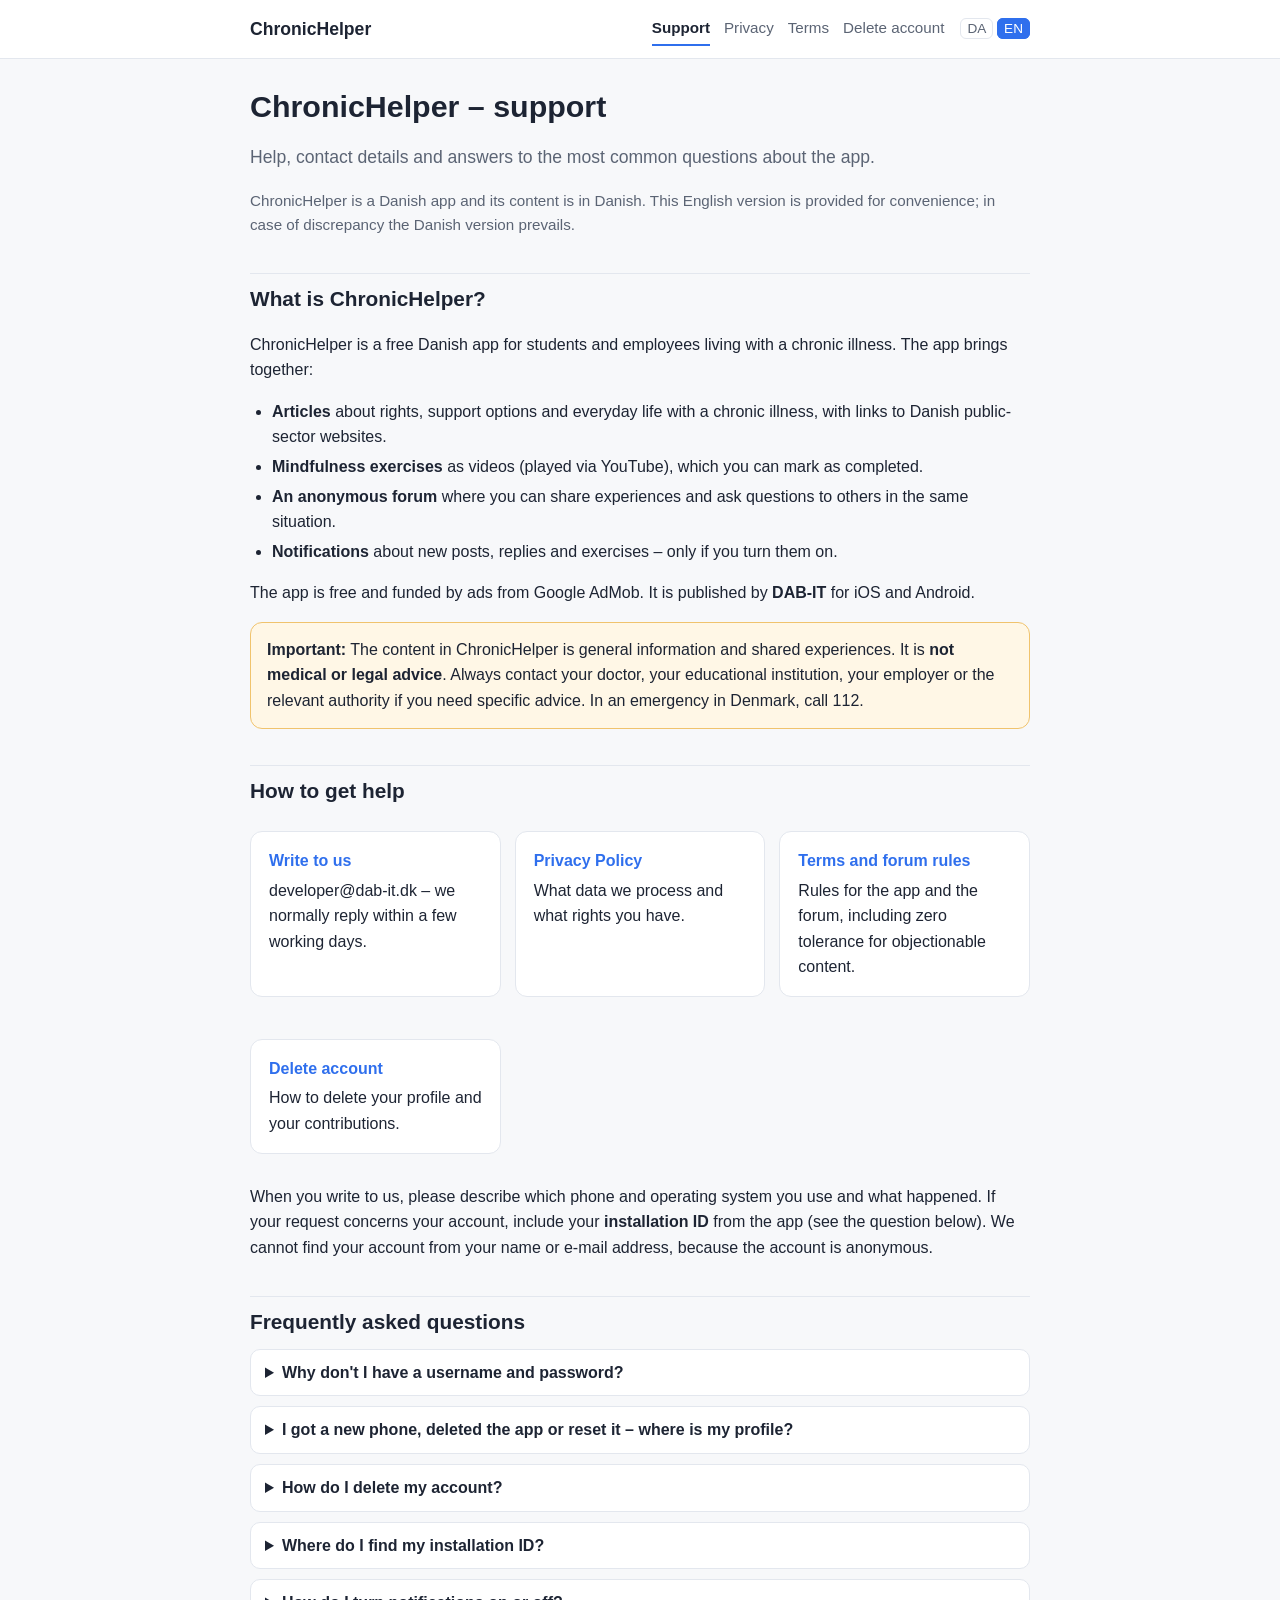
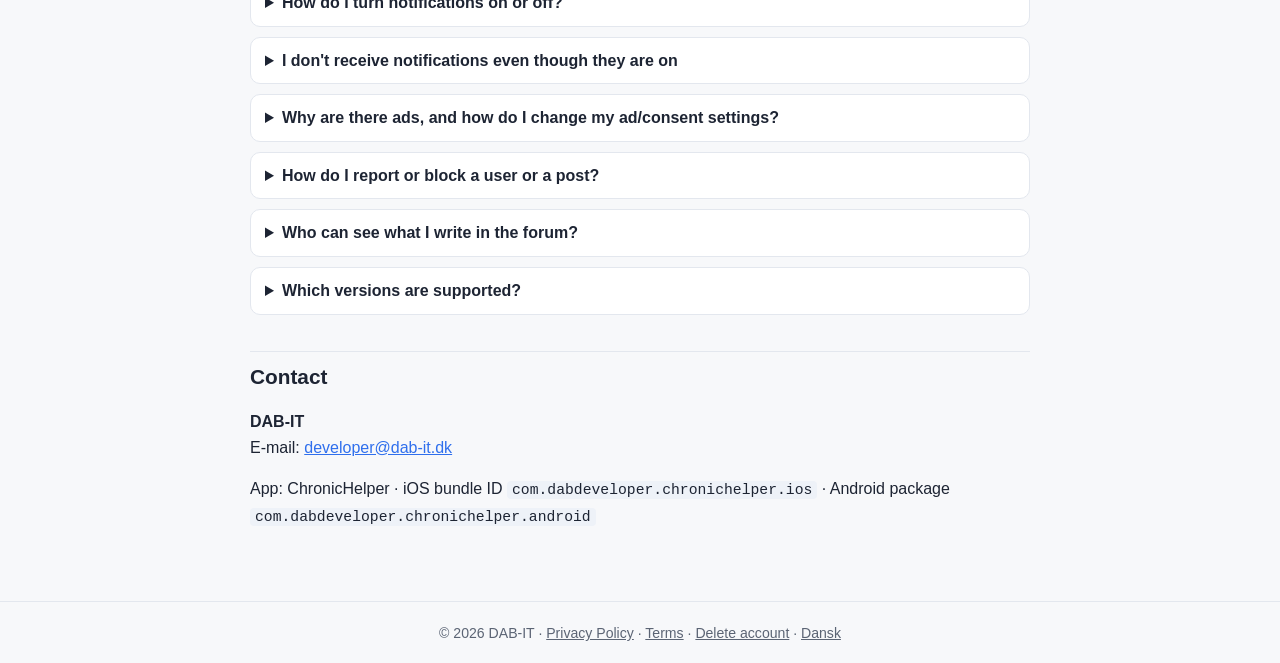
==== en/index.html @ 0faa1a28 "Add ChronicHelper legal and support pages Static GitHub Pages site for ChronicHelper 3.0 with Danish" ====
<!DOCTYPE html>
<html lang="en">
<head>
<meta charset="utf-8">
<meta name="viewport" content="width=device-width, initial-scale=1">
<title>Support – ChronicHelper</title>
<meta name="description" content="Support, contact and frequently asked questions for ChronicHelper – the Danish app for students and employees living with a chronic illness.">
<link rel="stylesheet" href="../style.css">
<link rel="alternate" hreflang="da" href="https://dsb92.github.io/chronichelper-legal/">
<link rel="alternate" hreflang="en" href="https://dsb92.github.io/chronichelper-legal/en/">
</head>
<body>
<header><div class="bar">
<a class="brand" href="./">ChronicHelper</a>
<nav aria-label="Pages">
<a href="./" aria-current="page">Support</a>
<a href="privacy.html">Privacy</a>
<a href="terms.html">Terms</a>
<a href="delete-account.html">Delete account</a>
</nav>
<div class="lang" aria-label="Language"><a href="../" lang="da" hreflang="da">DA</a> <a href="./" aria-current="true" lang="en">EN</a></div>
</div></header>

<main>
<h1>ChronicHelper – support</h1>
<p class="lead">Help, contact details and answers to the most common questions about the app.</p>
<p class="meta">ChronicHelper is a Danish app and its content is in Danish. This English version is provided for convenience; in case of discrepancy the Danish version prevails.</p>

<h2 id="about">What is ChronicHelper?</h2>
<p>ChronicHelper is a free Danish app for students and employees living with a chronic illness. The app brings together:</p>
<ul>
<li><strong>Articles</strong> about rights, support options and everyday life with a chronic illness, with links to Danish public-sector websites.</li>
<li><strong>Mindfulness exercises</strong> as videos (played via YouTube), which you can mark as completed.</li>
<li><strong>An anonymous forum</strong> where you can share experiences and ask questions to others in the same situation.</li>
<li><strong>Notifications</strong> about new posts, replies and exercises – only if you turn them on.</li>
</ul>
<p>The app is free and funded by ads from Google AdMob. It is published by <strong>DAB-IT</strong> for iOS and Android.</p>
<div class="notice"><strong>Important:</strong> The content in ChronicHelper is general information and shared experiences. It is <strong>not medical or legal advice</strong>. Always contact your doctor, your educational institution, your employer or the relevant authority if you need specific advice. In an emergency in Denmark, call 112.</div>

<h2 id="help">How to get help</h2>
<div class="grid">
<a class="card" href="mailto:developer@dab-it.dk?subject=ChronicHelper%20support"><strong>Write to us</strong>developer@dab-it.dk – we normally reply within a few working days.</a>
<a class="card" href="privacy.html"><strong>Privacy Policy</strong>What data we process and what rights you have.</a>
<a class="card" href="terms.html"><strong>Terms and forum rules</strong>Rules for the app and the forum, including zero tolerance for objectionable content.</a>
<a class="card" href="delete-account.html"><strong>Delete account</strong>How to delete your profile and your contributions.</a>
</div>
<p>When you write to us, please describe which phone and operating system you use and what happened. If your request concerns your account, include your <strong>installation ID</strong> from the app (see the question below). We cannot find your account from your name or e-mail address, because the account is anonymous.</p>

<h2 id="faq">Frequently asked questions</h2>

<details>
<summary>Why don't I have a username and password?</summary>
<p>ChronicHelper uses anonymous accounts. When you complete the onboarding, an anonymous account bound to your phone is created automatically. You only choose a nickname, an avatar, a user group and optionally an education. We never ask for e-mail, phone number, national ID number or real name.</p>
</details>

<details>
<summary>I got a new phone, deleted the app or reset it – where is my profile?</summary>
<p>Because the account is anonymous and bound to the app's local session on your device, it <strong>cannot be recovered</strong> if the session is lost. This happens if you delete the app, change phone, reset the phone or clear the app's data. You can create a new profile in seconds, but your old posts, comments and completed exercises cannot be transferred. The old profile remains in the system until it is deleted – write to us with the old installation ID, if you have it, and we will delete it.</p>
</details>

<details>
<summary>How do I delete my account?</summary>
<p>Open the app and go to <strong>Mere (More) → Profil → Slet profil</strong>. Confirm, and the profile is disabled immediately; your posts, comments, likes, blocks, exercise completions and notification registrations are removed, and the account itself is deleted by an automatic process within minutes. If you no longer have access to the app, e-mail <a href="mailto:developer@dab-it.dk">developer@dab-it.dk</a> with your installation ID. Read more on the <a href="delete-account.html">Delete account</a> page.</p>
</details>

<details>
<summary>Where do I find my installation ID?</summary>
<p>The installation ID is a random code the app assigns to your installation. You find it in the app under <strong>Mere → Profil</strong>. It is only used to identify your account when you contact us, for example about deletion or access requests. Do not share it publicly.</p>
</details>

<details>
<summary>How do I turn notifications on or off?</summary>
<p>In the app: <strong>Mere → Notifikationer</strong>. You can also turn off notifications for the whole app in your phone's settings (iOS: Settings → Notifications → ChronicHelper; Android: Settings → Apps → ChronicHelper → Notifications). When notifications are off, we do not send messages to your device and we no longer store your push token.</p>
</details>

<details>
<summary>I don't receive notifications even though they are on</summary>
<p>Check that ChronicHelper is allowed to send notifications in your phone's settings, that Do Not Disturb/Focus mode is not active, and that the phone has an internet connection. On Android, battery optimisation may delay messages. Turn notifications off and on again in the app to re-register the device. If that does not help, write to us.</p>
</details>

<details>
<summary>Why are there ads, and how do I change my ad/consent settings?</summary>
<p>The app is free and funded by ads via Google AdMob. The first time you use the app (and whenever the rules require it), you are asked for consent to personalised ads through Google's consent dialog (UMP). If you decline, you get <strong>non-personalised</strong> ads. On iOS you are additionally asked via Apple's App Tracking Transparency prompt.</p>
<p>You can change your choice at any time in the app under <strong>Mere → Privatlivsindstillinger</strong> (shown when required in your region). On iOS you can also go to Settings → Privacy &amp; Security → Tracking; on Android to Settings → Google → Ads (or Privacy → Ads), where you can delete or reset your advertising ID. Read more in the <a href="privacy.html#ads">privacy policy</a>.</p>
</details>

<details>
<summary>How do I report or block a user or a post?</summary>
<p>Open the post or comment and choose <strong>Anmeld (Report)</strong> in the menu. Choose a reason and confirm. Content reported by three different users is hidden automatically, and we review reports within 24 hours on weekdays. You can also <strong>block</strong> a user so you no longer see their content and do not receive notifications from them. See the <a href="terms.html#forum">forum rules</a>.</p>
</details>

<details>
<summary>Who can see what I write in the forum?</summary>
<p>All users of the app can see posts and comments in the forum. You appear only with your nickname and avatar. Never write information that could identify you or others (name, address, national ID number, workplace, school, etc.), and keep in mind that health information you write yourself becomes visible to others.</p>
</details>

<details>
<summary>Which versions are supported?</summary>
<p>ChronicHelper supports iPhone and Android phones with the system versions listed on the App Store and Google Play. Older versions of the app may be asked to update before they can be used.</p>
</details>

<h2 id="contact">Contact</h2>
<p><strong>DAB-IT</strong><br>E-mail: <a href="mailto:developer@dab-it.dk">developer@dab-it.dk</a></p>
<p>App: ChronicHelper · iOS bundle ID <code>com.dabdeveloper.chronichelper.ios</code> · Android package <code>com.dabdeveloper.chronichelper.android</code></p>
</main>

<footer>© 2026 DAB-IT · <a href="privacy.html">Privacy Policy</a> · <a href="terms.html">Terms</a> · <a href="delete-account.html">Delete account</a> · <a href="../">Dansk</a></footer>
</body>
</html>
---- style.css ----
:root{--bg:#f7f8fa;--card:#fff;--text:#1d2433;--muted:#5b6474;--accent:#2f6fed;--accent-dark:#1f4fb3;--border:#e3e7ee;--warn-bg:#fff7e6;--warn-border:#f0c36d}
*{box-sizing:border-box}
html{-webkit-text-size-adjust:100%}
body{margin:0;background:var(--bg);color:var(--text);font:16px/1.6 -apple-system,BlinkMacSystemFont,"Segoe UI",Roboto,Helvetica,Arial,sans-serif}
a{color:var(--accent)}
a:hover{color:var(--accent-dark)}
header{background:var(--card);border-bottom:1px solid var(--border)}
.bar{max-width:820px;margin:0 auto;padding:12px 20px;display:flex;flex-wrap:wrap;align-items:center;gap:8px 16px}
.brand{font-weight:700;font-size:1.1rem;color:var(--text);text-decoration:none;margin-right:auto}
nav a{text-decoration:none;color:var(--muted);font-size:.95rem;padding:4px 0}
nav a[aria-current]{color:var(--text);font-weight:600;border-bottom:2px solid var(--accent)}
nav{display:flex;flex-wrap:wrap;gap:0 14px}
.lang{font-size:.85rem;color:var(--muted)}
.lang a{text-decoration:none;padding:2px 6px;border:1px solid var(--border);border-radius:6px;color:var(--muted)}
.lang a[aria-current]{background:var(--accent);border-color:var(--accent);color:#fff}
main{max-width:820px;margin:0 auto;padding:28px 20px 56px}
h1{font-size:1.9rem;line-height:1.25;margin:0 0 6px}
h2{font-size:1.3rem;margin:36px 0 10px;padding-top:8px;border-top:1px solid var(--border)}
h3{font-size:1.05rem;margin:22px 0 6px}
.meta{color:var(--muted);margin:0 0 20px;font-size:.95rem}
.lead{font-size:1.1rem;color:var(--muted)}
.card{background:var(--card);border:1px solid var(--border);border-radius:12px;padding:16px 18px;margin:14px 0}
.notice{background:var(--warn-bg);border:1px solid var(--warn-border);border-radius:12px;padding:14px 16px;margin:16px 0}
.grid{display:grid;gap:14px;grid-template-columns:repeat(auto-fit,minmax(220px,1fr))}
.grid a.card{display:block;text-decoration:none;color:inherit}
.grid a.card strong{color:var(--accent);display:block;margin-bottom:4px}
table{width:100%;border-collapse:collapse;font-size:.93rem;margin:12px 0;background:var(--card)}
th,td{border:1px solid var(--border);padding:8px 10px;text-align:left;vertical-align:top}
th{background:#eef2f8}
.table-wrap{overflow-x:auto}
code{background:#eef2f8;padding:1px 5px;border-radius:4px;font-size:.92em}
ul,ol{padding-left:22px}
li{margin:4px 0}
details{background:var(--card);border:1px solid var(--border);border-radius:10px;padding:10px 14px;margin:10px 0}
summary{cursor:pointer;font-weight:600}
footer{border-top:1px solid var(--border);color:var(--muted);font-size:.88rem;text-align:center;padding:20px}
footer a{color:var(--muted)}
@media (max-width:560px){h1{font-size:1.55rem}.bar{padding:10px 16px}main{padding:22px 16px 48px}}
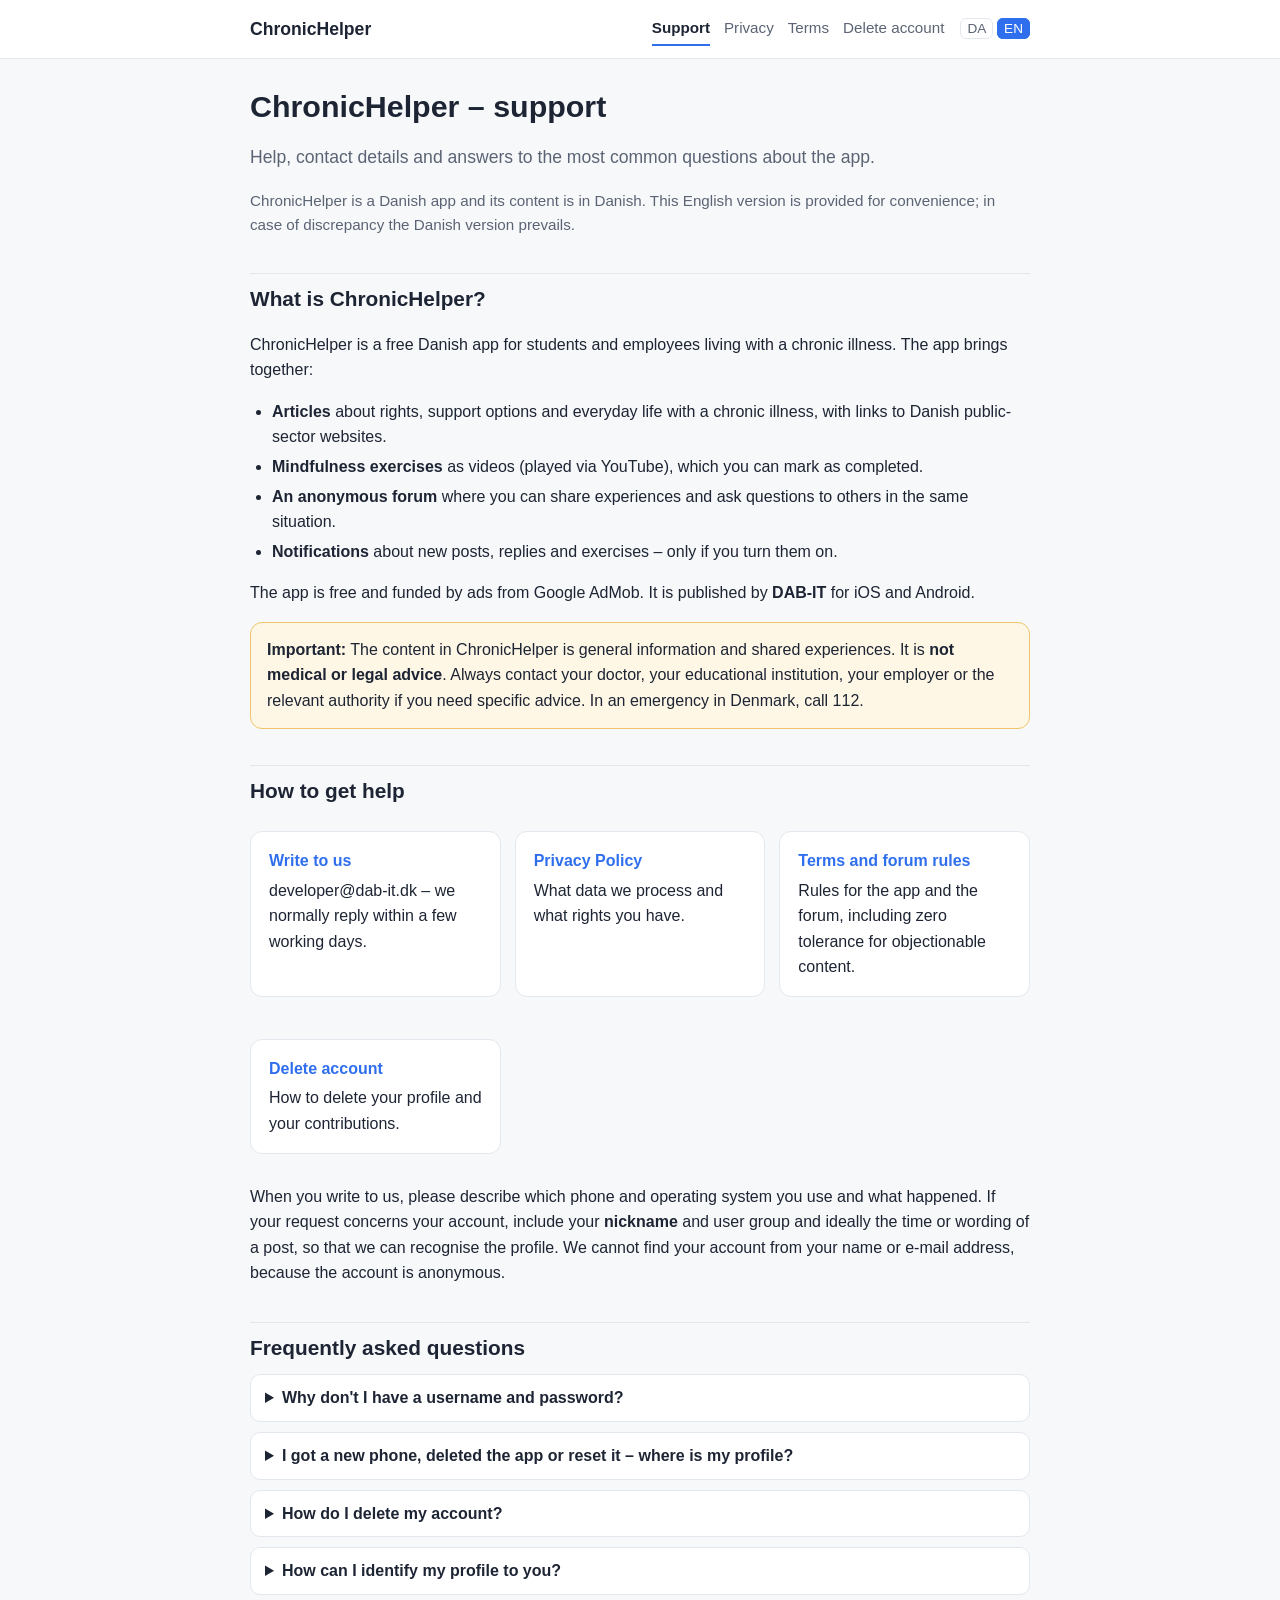
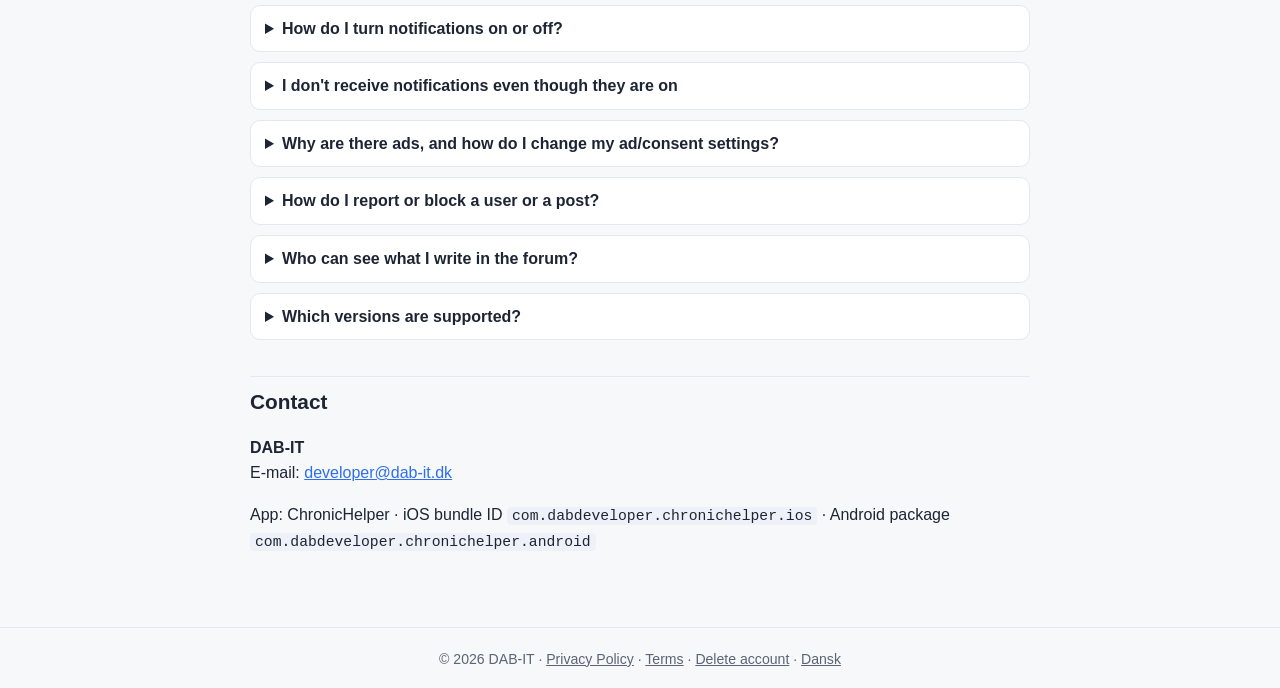
==== commit 9ef0bf31: "Align legal pages with the implementation (version 2 of the policy) Privacy policy (da/en): no push " ====
--- a/en/index.html
+++ b/en/index.html
@@ -44,7 +44,7 @@
 <a class="card" href="terms.html"><strong>Terms and forum rules</strong>Rules for the app and the forum, including zero tolerance for objectionable content.</a>
 <a class="card" href="delete-account.html"><strong>Delete account</strong>How to delete your profile and your contributions.</a>
 </div>
-<p>When you write to us, please describe which phone and operating system you use and what happened. If your request concerns your account, include your <strong>installation ID</strong> from the app (see the question below). We cannot find your account from your name or e-mail address, because the account is anonymous.</p>
+<p>When you write to us, please describe which phone and operating system you use and what happened. If your request concerns your account, include your <strong>nickname</strong> and user group and ideally the time or wording of a post, so that we can recognise the profile. We cannot find your account from your name or e-mail address, because the account is anonymous.</p>
 
 <h2 id="faq">Frequently asked questions</h2>
 
@@ -55,17 +55,17 @@
 
 <details>
 <summary>I got a new phone, deleted the app or reset it – where is my profile?</summary>
-<p>Because the account is anonymous and bound to the app's local session on your device, it <strong>cannot be recovered</strong> if the session is lost. This happens if you delete the app, change phone, reset the phone or clear the app's data. You can create a new profile in seconds, but your old posts, comments and completed exercises cannot be transferred. The old profile remains in the system until it is deleted – write to us with the old installation ID, if you have it, and we will delete it.</p>
+<p>Because the account is anonymous and bound to the app's local session on your device, it <strong>cannot be recovered</strong> if the session is lost. This happens if you delete the app, change phone, reset the phone or clear the app's data. You can create a new profile in seconds, but your old posts, comments and completed exercises cannot be transferred. The old profile remains in the system until it is deleted – write to us (see the question about deletion) and we will assess whether we can delete it.</p>
 </details>
 
 <details>
 <summary>How do I delete my account?</summary>
-<p>Open the app and go to <strong>Mere (More) → Profil → Slet profil</strong>. Confirm, and the profile is disabled immediately; your posts, comments, likes, blocks, exercise completions and notification registrations are removed, and the account itself is deleted by an automatic process within minutes. If you no longer have access to the app, e-mail <a href="mailto:developer@dab-it.dk">developer@dab-it.dk</a> with your installation ID. Read more on the <a href="delete-account.html">Delete account</a> page.</p>
+<p>Open the app and go to <strong>Mere (More) → Profil → Slet profil</strong>. Confirm, and the profile is disabled immediately; your posts, comments, likes, blocks, exercise completions and notification registrations are removed, and the account itself is deleted by an automatic process within minutes. If you no longer have access to the app, e-mail <a href="mailto:developer@dab-it.dk">developer@dab-it.dk</a> with your nickname and details that let us recognise the profile. Read more on the <a href="delete-account.html">Delete account</a> page.</p>
 </details>
 
 <details>
-<summary>Where do I find my installation ID?</summary>
-<p>The installation ID is a random code the app assigns to your installation. You find it in the app under <strong>Mere → Profil</strong>. It is only used to identify your account when you contact us, for example about deletion or access requests. Do not share it publicly.</p>
+<summary>How can I identify my profile to you?</summary>
+<p>The app does not show a user ID. Write your nickname, your user group, roughly when you created the profile and the wording and time of a post that only the owner would know. If you turned notifications on and noted your installation ID (a random code the app assigns to your installation) you can include that too. We only delete or disclose if the profile can be identified with reasonable certainty. Never share such codes publicly.</p>
 </details>
 
 <details>
@@ -86,7 +86,7 @@
 
 <details>
 <summary>How do I report or block a user or a post?</summary>
-<p>Open the post or comment and choose <strong>Anmeld (Report)</strong> in the menu. Choose a reason and confirm. Content reported by three different users is hidden automatically, and we review reports within 24 hours on weekdays. You can also <strong>block</strong> a user so you no longer see their content and do not receive notifications from them. See the <a href="terms.html#forum">forum rules</a>.</p>
+<p>Open the post or comment and choose <strong>Anmeld (Report)</strong> in the menu. Choose a reason and confirm. Posts and comments reported by three different users can be hidden automatically (channels and profiles are always reviewed by a moderator), and we review reports within 24 hours on weekdays. You can also <strong>block</strong> a user so you no longer see their content and do not receive notifications from them. See the <a href="terms.html#forum">forum rules</a>.</p>
 </details>
 
 <details>
